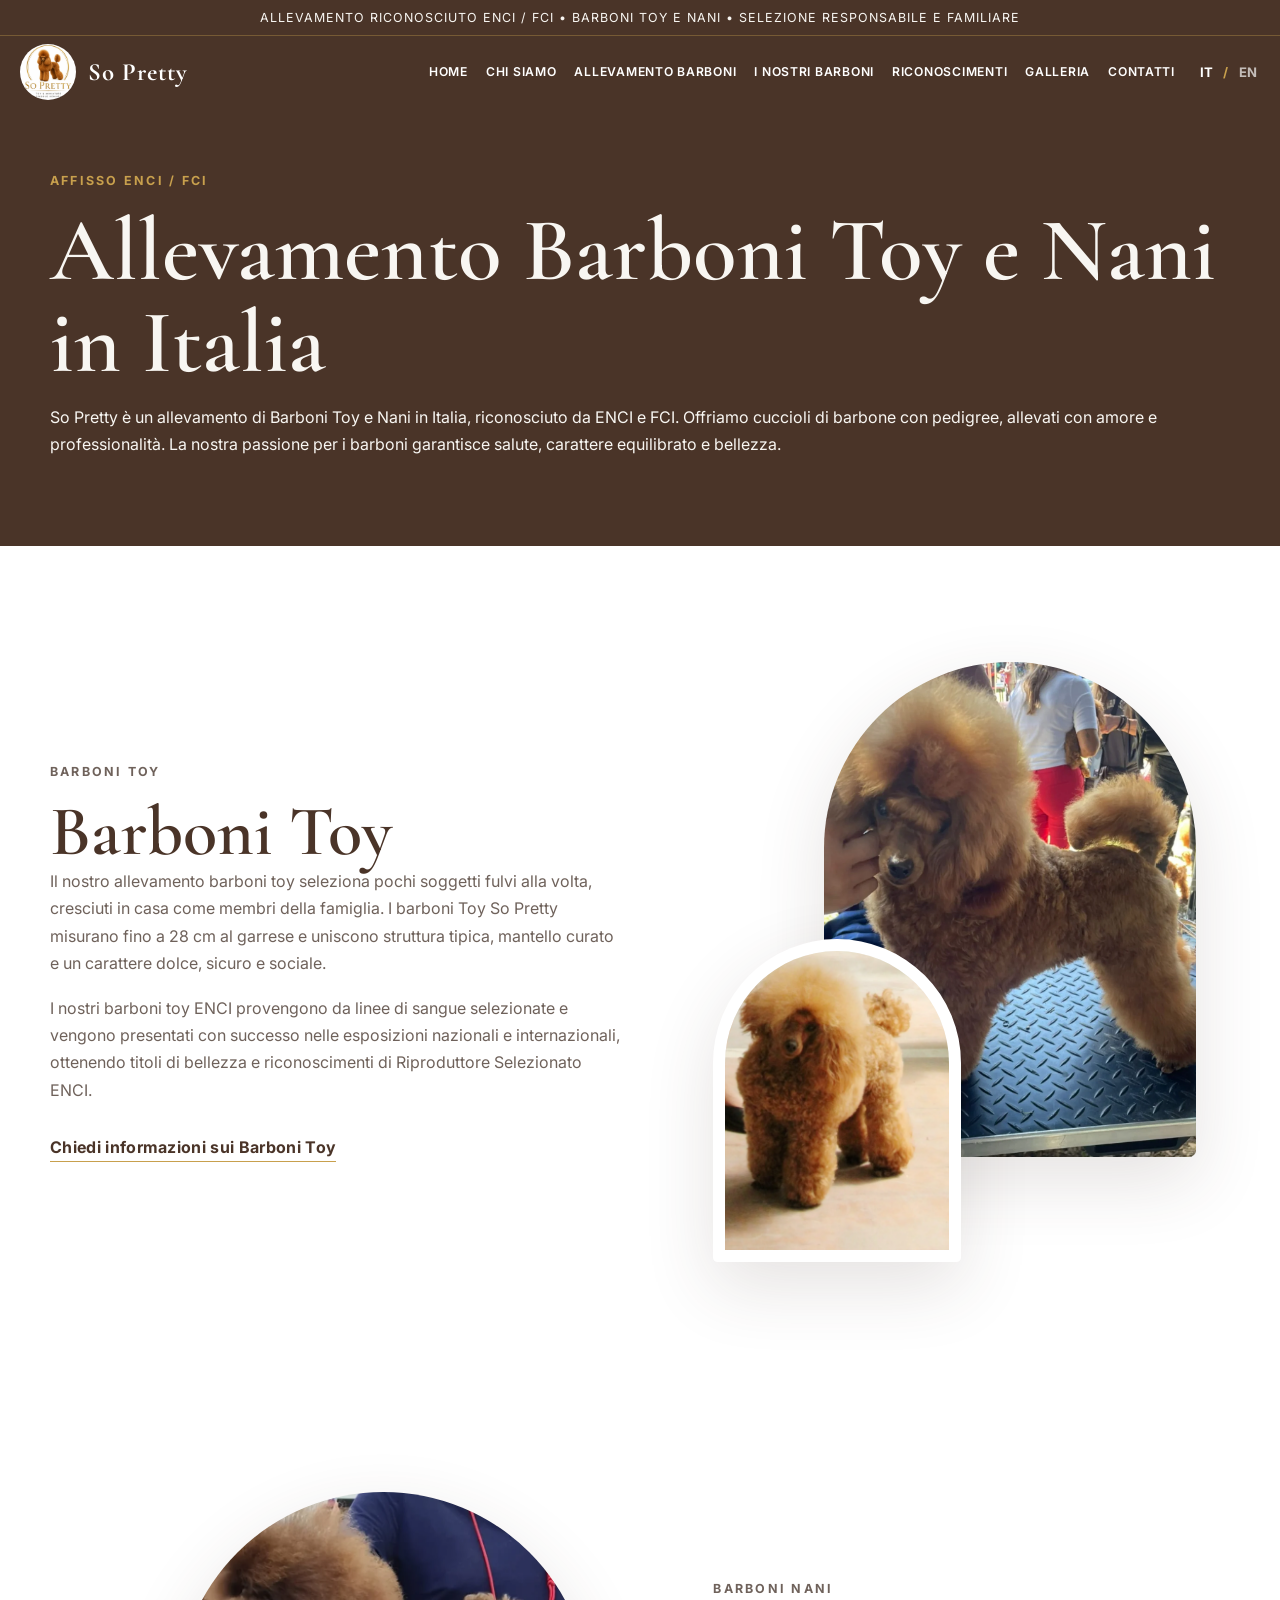
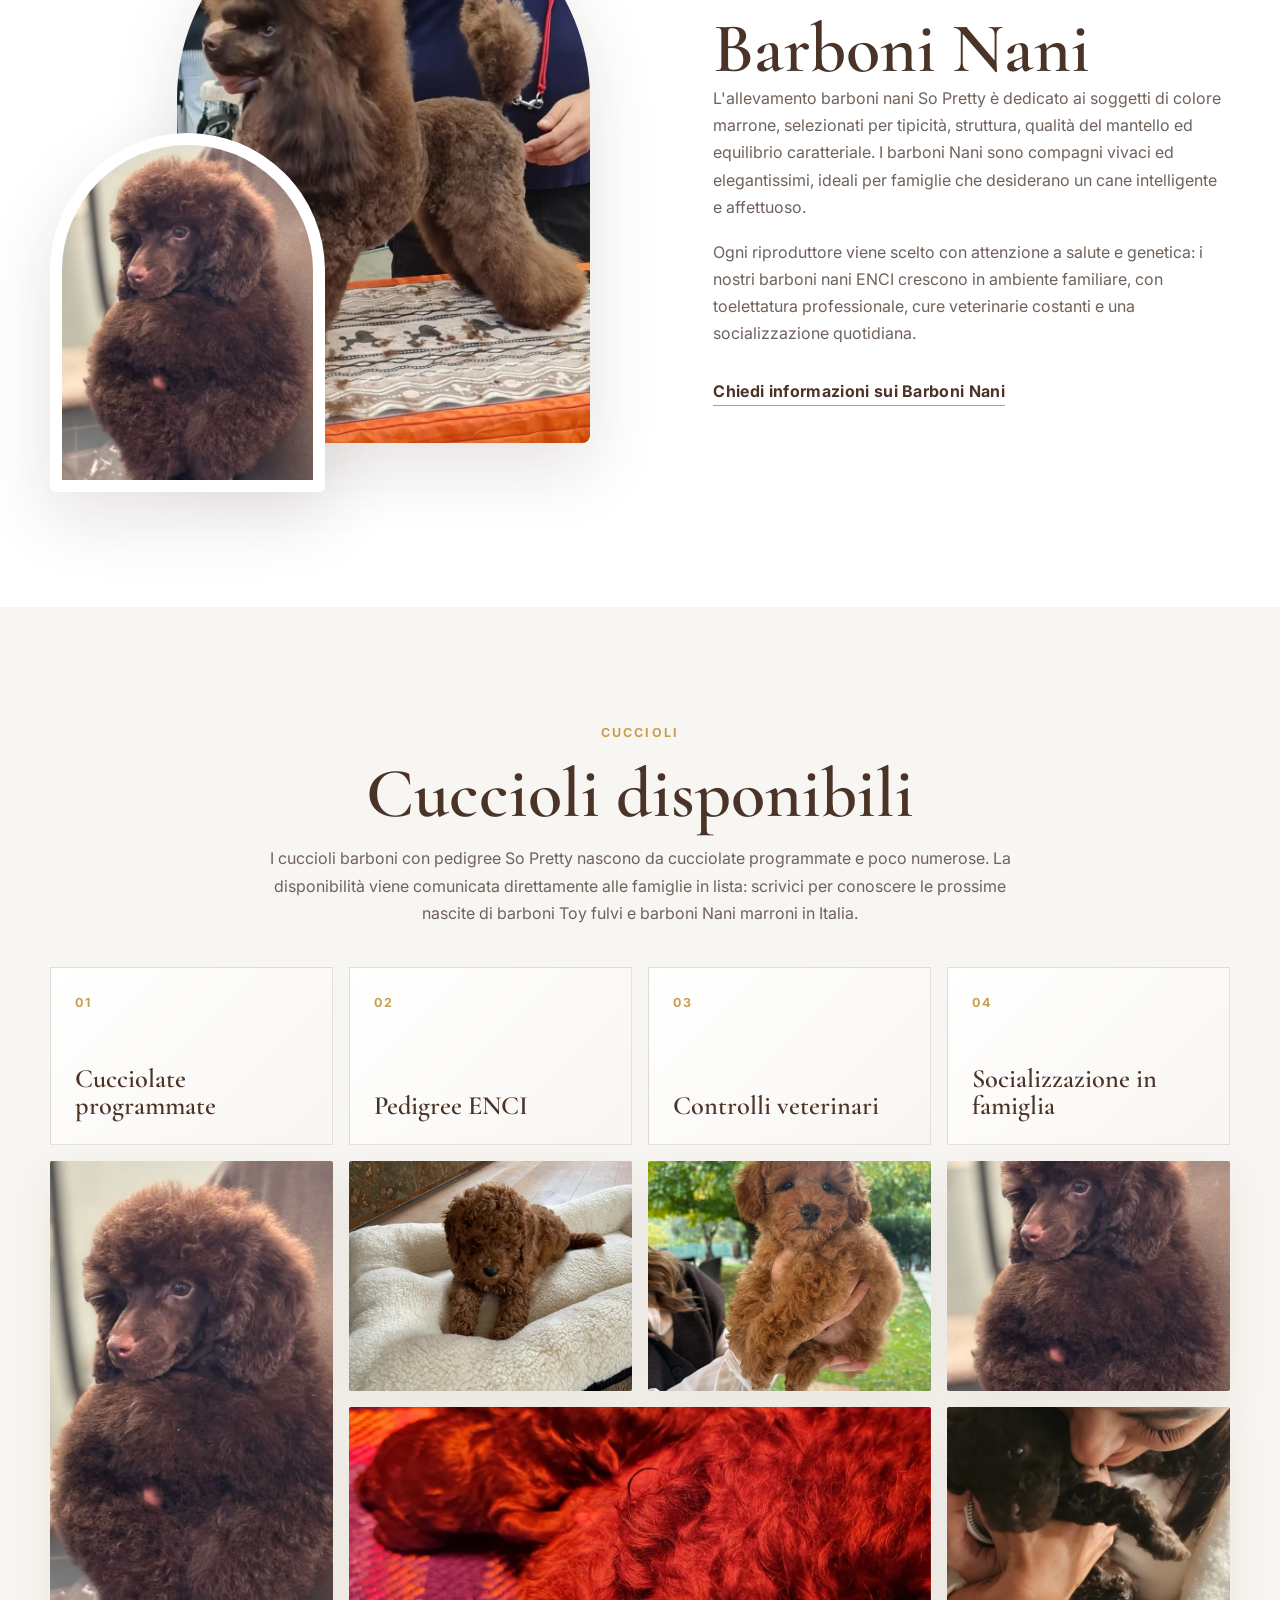
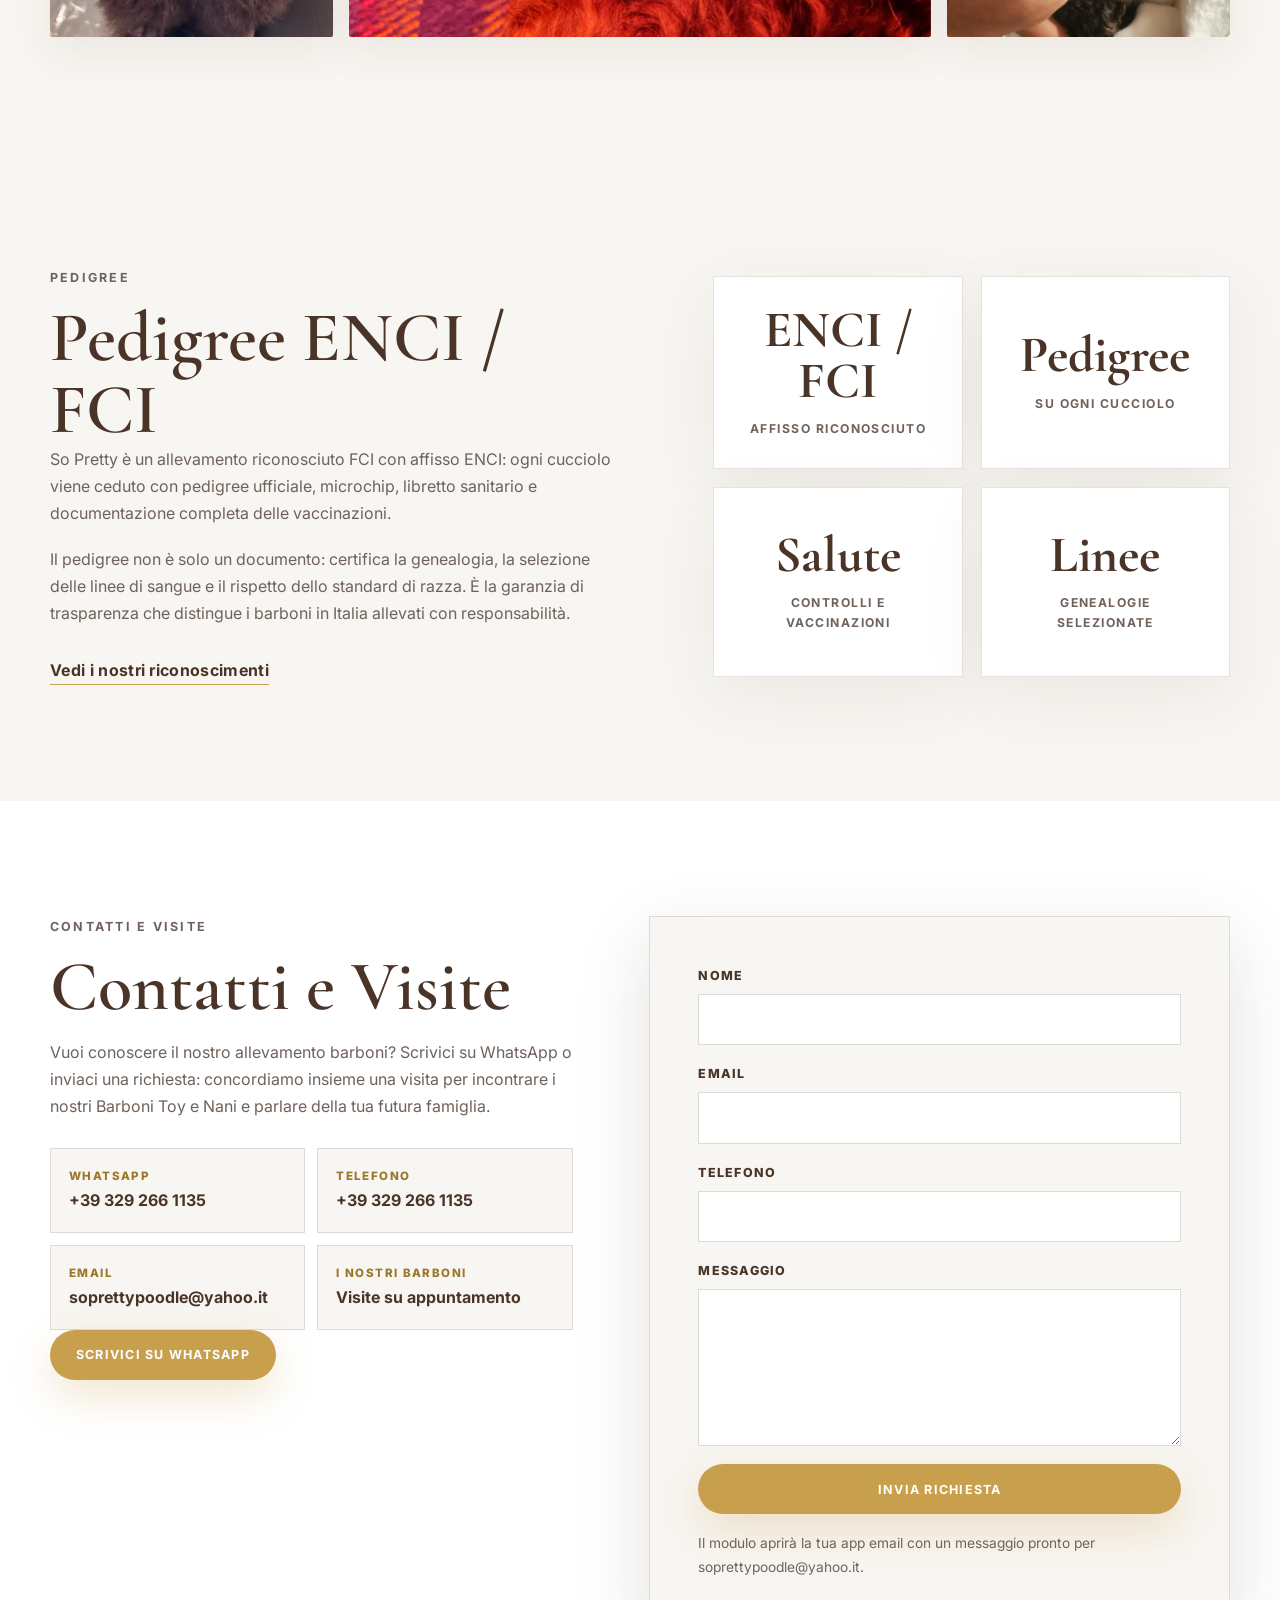
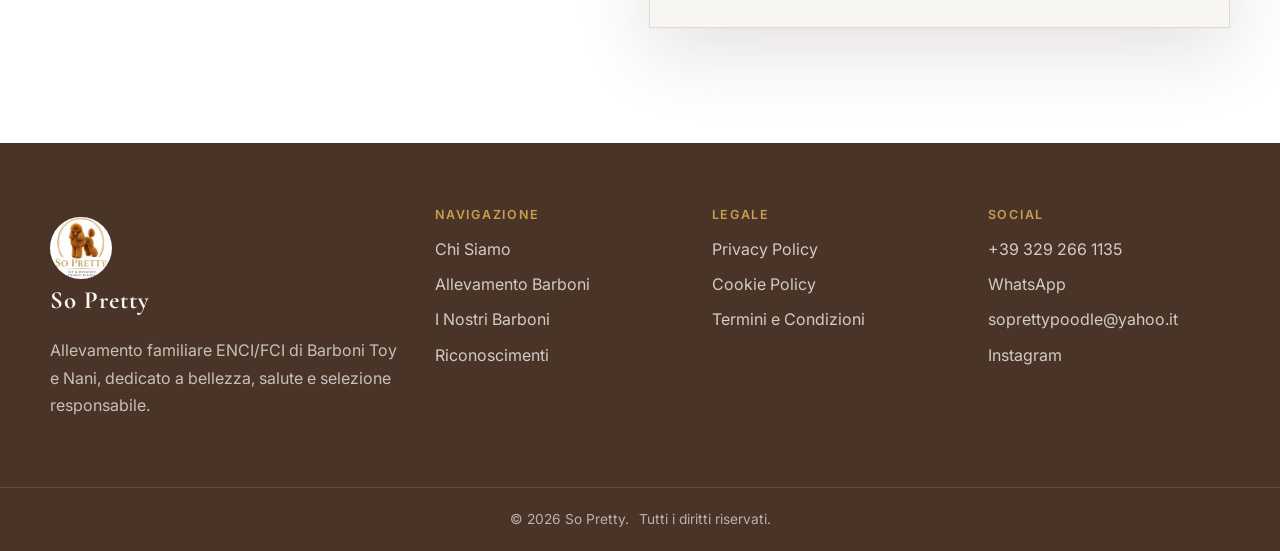
==== allevamento-barboni.html @ 32adb769 "feat: add SEO landing page for Toy and Miniature Poodle kennel Co-Authored-By: Devin AI <158243242+d" ====
<!DOCTYPE html>
<html lang="it">
<head>
  <meta charset="UTF-8" />
  <meta name="viewport" content="width=device-width, initial-scale=1.0" />
  <title>So Pretty – Allevamento Barboni Toy e Nani | ENCI / FCI</title>
  <meta name="description" content="So Pretty è un allevamento di Barboni Toy e Nani in Italia, riconosciuto ENCI e FCI. Cuccioli barboni con pedigree, allevati con amore e professionalità: salute, carattere equilibrato e bellezza." />
  <meta name="keywords" content="allevamento barboni, allevamento barboni toy, allevamento barboni nani, barboni toy ENCI, barboni nani ENCI, cuccioli barboni con pedigree, allevamento riconosciuto FCI, barboni in Italia, So Pretty allevamento barboni" />
  <meta name="author" content="So Pretty" />
  <meta name="robots" content="index, follow" />
  <link rel="canonical" href="https://nourabm33.github.io/so-pretty/allevamento-barboni.html" />

  <meta property="og:title" content="So Pretty – Allevamento Barboni Toy e Nani | ENCI / FCI" />
  <meta property="og:description" content="Allevamento di Barboni Toy e Nani in Italia riconosciuto ENCI/FCI: cuccioli barboni con pedigree, salute, carattere e bellezza." />
  <meta property="og:type" content="website" />
  <meta property="og:url" content="https://nourabm33.github.io/so-pretty/allevamento-barboni.html" />
  <meta property="og:image" content="assets/sopretty/so-pretty-emblema-allevamento.webp" />
  <meta property="og:locale" content="it_IT" />
  <meta property="og:locale:alternate" content="en_GB" />
  <meta name="twitter:card" content="summary_large_image" />
  <meta name="theme-color" content="#F8F6F2" />
  <link rel="icon" href="assets/sopretty/favicon.png" />
  <link rel="preconnect" href="https://fonts.googleapis.com" />
  <link rel="preconnect" href="https://fonts.gstatic.com" crossorigin />
  <link href="https://fonts.googleapis.com/css2?family=Cormorant+Garamond:wght@500;600;700&family=Inter:wght@300;400;500;600;700&display=swap" rel="stylesheet" />
  <link rel="stylesheet" href="styles.css" />

  <script type="application/ld+json">
    {
      "@context": "https://schema.org",
      "@type": "LocalBusiness",
      "name": "So Pretty – Allevamento Barboni Toy e Nani",
      "description": "Allevamento di Barboni Toy e Nani in Italia riconosciuto ENCI e FCI, con cuccioli barboni con pedigree.",
      "image": "https://nourabm33.github.io/so-pretty/assets/sopretty/so-pretty-emblema-allevamento.webp",
      "url": "https://nourabm33.github.io/so-pretty/allevamento-barboni.html",
      "telephone": "+39 329 266 1135",
      "email": "soprettypoodle@yahoo.it",
      "areaServed": "Italy",
      "priceRange": "Premium",
      "knowsAbout": ["allevamento barboni toy", "allevamento barboni nani", "barboni toy ENCI", "barboni nani ENCI", "cuccioli barboni con pedigree", "allevamento riconosciuto FCI"]
    }
  </script>
</head>
<body>
  <a class="skip-link" href="#main" data-i18n="accessibility.skip">Vai al contenuto principale</a>

  <div class="announcement" aria-label="Announcement">
    <span data-i18n="announcement">Allevamento riconosciuto ENCI / FCI • Barboni Toy e Nani • Selezione responsabile e familiare</span>
  </div>

  <header class="site-header scrolled" data-header>
    <nav class="nav" aria-label="Main navigation">
      <a class="brand" href="index.html#home" aria-label="So Pretty home">
        <img src="assets/sopretty/so-pretty-logo.webp" alt="So Pretty logo" width="56" height="56" />
        <span>So Pretty</span>
      </a>
      <button class="nav-toggle" type="button" aria-expanded="false" aria-controls="nav-menu" data-nav-toggle>
        <span></span><span></span><span></span>
        <span class="sr-only" data-i18n="nav.menu">Menu</span>
      </button>
      <div class="nav-menu" id="nav-menu" data-nav-menu>
        <a href="index.html#home" data-i18n="nav.home">Home</a>
        <a href="index.html#about" data-i18n="nav.about">Chi Siamo</a>
        <a href="allevamento-barboni.html" aria-current="page" data-i18n="nav.breeding">Allevamento Barboni</a>
        <a href="index.html#poodles" data-i18n="nav.poodles">I Nostri Barboni</a>
        <a href="index.html#awards" data-i18n="nav.awards">Riconoscimenti</a>
        <a href="index.html#gallery" data-i18n="nav.gallery">Galleria</a>
        <a href="#contatti" data-i18n="nav.contact">Contatti</a>
        <div class="language-switcher" aria-label="Language switcher">
          <button type="button" class="active" data-lang="it">IT</button>
          <span aria-hidden="true">/</span>
          <button type="button" data-lang="en">EN</button>
        </div>
      </div>
    </nav>
  </header>

  <main id="main">
    <section class="legal-hero">
      <div class="container">
        <p class="eyebrow" data-i18n="breeding.kicker">Affisso ENCI / FCI</p>
        <h1 data-i18n="breeding.h1">Allevamento Barboni Toy e Nani in Italia</h1>
        <p data-i18n="breeding.intro">So Pretty è un allevamento di Barboni Toy e Nani in Italia, riconosciuto da ENCI e FCI. Offriamo cuccioli di barbone con pedigree, allevati con amore e professionalità. La nostra passione per i barboni garantisce salute, carattere equilibrato e bellezza.</p>
      </div>
    </section>

    <section class="section about" id="barboni-toy">
      <div class="container two-column">
        <div class="section-copy reveal">
          <p class="eyebrow" data-i18n="breeding.toyKicker">Barboni Toy</p>
          <h2 data-i18n="breeding.toyTitle">Barboni Toy</h2>
          <div class="story" data-i18n-html="breeding.toyBody">
            <p>Il nostro allevamento barboni toy seleziona pochi soggetti fulvi alla volta, cresciuti in casa come membri della famiglia. I barboni Toy So Pretty misurano fino a 28 cm al garrese e uniscono struttura tipica, mantello curato e un carattere dolce, sicuro e sociale.</p>
            <p>I nostri barboni toy ENCI provengono da linee di sangue selezionate e vengono presentati con successo nelle esposizioni nazionali e internazionali, ottenendo titoli di bellezza e riconoscimenti di Riproduttore Selezionato ENCI.</p>
          </div>
          <a class="text-link" href="#contatti" data-i18n="breeding.toyCta">Chiedi informazioni sui Barboni Toy</a>
        </div>
        <div class="image-collage reveal">
          <figure class="portrait-card large">
            <img src="assets/sopretty/apricot-show-table.webp" alt="Barbone Toy fulvo ENCI dell'allevamento So Pretty in esposizione" loading="lazy" />
          </figure>
          <figure class="portrait-card small">
            <img src="assets/sopretty/apricot-toy-front.webp" alt="Cucciolo Barbone Toy ENCI – So Pretty" loading="lazy" />
          </figure>
        </div>
      </div>
    </section>

    <section class="section kennel" id="barboni-nani">
      <div class="container two-column">
        <div class="image-collage reveal">
          <figure class="portrait-card large">
            <img src="assets/sopretty/brown-show-profile.webp" alt="Barbone Nano marrone ENCI dell'allevamento So Pretty" loading="lazy" />
          </figure>
          <figure class="portrait-card small">
            <img src="assets/sopretty/cucciolo-barbone-nano-enci.webp" alt="Cucciolo Barbone Nano marrone ENCI – So Pretty" loading="lazy" />
          </figure>
        </div>
        <div class="section-copy reveal">
          <p class="eyebrow" data-i18n="breeding.miniKicker">Barboni Nani</p>
          <h2 data-i18n="breeding.miniTitle">Barboni Nani</h2>
          <div class="story" data-i18n-html="breeding.miniBody">
            <p>L'allevamento barboni nani So Pretty è dedicato ai soggetti di colore marrone, selezionati per tipicità, struttura, qualità del mantello ed equilibrio caratteriale. I barboni Nani sono compagni vivaci ed elegantissimi, ideali per famiglie che desiderano un cane intelligente e affettuoso.</p>
            <p>Ogni riproduttore viene scelto con attenzione a salute e genetica: i nostri barboni nani ENCI crescono in ambiente familiare, con toelettatura professionale, cure veterinarie costanti e una socializzazione quotidiana.</p>
          </div>
          <a class="text-link" href="#contatti" data-i18n="breeding.miniCta">Chiedi informazioni sui Barboni Nani</a>
        </div>
      </div>
    </section>

    <section class="section poodles" id="cuccioli-disponibili">
      <div class="container">
        <div class="section-heading center reveal">
          <p class="eyebrow" data-i18n="breeding.puppiesKicker">Cuccioli</p>
          <h2 data-i18n="breeding.puppiesTitle">Cuccioli disponibili</h2>
          <p data-i18n="breeding.puppiesText">I cuccioli barboni con pedigree So Pretty nascono da cucciolate programmate e poco numerose. La disponibilità viene comunicata direttamente alle famiglie in lista: scrivici per conoscere le prossime nascite di barboni Toy fulvi e barboni Nani marroni in Italia.</p>
        </div>
        <div class="philosophy-grid">
          <article class="philosophy-card reveal"><span>01</span><h3 data-i18n="breeding.puppyCard1">Cucciolate programmate</h3></article>
          <article class="philosophy-card reveal"><span>02</span><h3 data-i18n="breeding.puppyCard2">Pedigree ENCI</h3></article>
          <article class="philosophy-card reveal"><span>03</span><h3 data-i18n="breeding.puppyCard3">Controlli veterinari</h3></article>
          <article class="philosophy-card reveal"><span>04</span><h3 data-i18n="breeding.puppyCard4">Socializzazione in famiglia</h3></article>
        </div>
        <div class="masonry-gallery spaced">
          <button class="gallery-item tall reveal" data-lightbox="assets/sopretty/cucciolo-barbone-nano-enci.webp" data-title="Cucciolo Barbone Nano ENCI – So Pretty"><img src="assets/sopretty/cucciolo-barbone-nano-enci.webp" alt="Cucciolo Barbone Nano ENCI – So Pretty" loading="lazy" /></button>
          <button class="gallery-item reveal" data-lightbox="assets/sopretty/red-puppy-bed.webp" data-title="Cucciolo Barbone Toy ENCI – So Pretty"><img src="assets/sopretty/red-puppy-bed.webp" alt="Cucciolo Barbone Toy ENCI – So Pretty" loading="lazy" /></button>
          <button class="gallery-item reveal" data-lightbox="assets/sopretty/puppy-portrait.webp" data-title="Cucciolo Barbone Toy con pedigree – So Pretty"><img src="assets/sopretty/puppy-portrait.webp" alt="Cucciolo Barbone Toy con pedigree – So Pretty" loading="lazy" /></button>
          <button class="gallery-item reveal" data-lightbox="assets/sopretty/brown-puppy-portrait.webp" data-title="Cucciolo Barbone Nano marrone – So Pretty"><img src="assets/sopretty/brown-puppy-portrait.webp" alt="Cucciolo Barbone Nano marrone ENCI – So Pretty" loading="lazy" /></button>
          <button class="gallery-item wide reveal" data-lightbox="assets/sopretty/newborn-puppies.webp" data-title="Cuccioli barboni appena nati – So Pretty"><img src="assets/sopretty/newborn-puppies.webp" alt="Cuccioli barboni con pedigree appena nati – allevamento So Pretty" loading="lazy" /></button>
          <button class="gallery-item reveal" data-lightbox="assets/sopretty/family-puppy-kiss.webp" data-title="Cuccioli barboni cresciuti in famiglia"><img src="assets/sopretty/family-puppy-kiss.webp" alt="Cucciolo barbone cresciuto in famiglia nell'allevamento So Pretty" loading="lazy" /></button>
        </div>
      </div>
    </section>

    <section class="section trust" id="pedigree-enci-fci">
      <div class="container two-column">
        <div class="section-copy reveal">
          <p class="eyebrow" data-i18n="breeding.pedigreeKicker">Pedigree</p>
          <h2 data-i18n="breeding.pedigreeTitle">Pedigree ENCI / FCI</h2>
          <div class="story" data-i18n-html="breeding.pedigreeBody">
            <p>So Pretty è un allevamento riconosciuto FCI con affisso ENCI: ogni cucciolo viene ceduto con pedigree ufficiale, microchip, libretto sanitario e documentazione completa delle vaccinazioni.</p>
            <p>Il pedigree non è solo un documento: certifica la genealogia, la selezione delle linee di sangue e il rispetto dello standard di razza. È la garanzia di trasparenza che distingue i barboni in Italia allevati con responsabilità.</p>
          </div>
          <a class="text-link" href="awards.html" data-i18n="breeding.pedigreeCta">Vedi i nostri riconoscimenti</a>
        </div>
        <div class="stats-grid duo reveal">
          <article class="stat-card"><strong>ENCI / FCI</strong><span data-i18n="breeding.pedigreeCard1">Affisso riconosciuto</span></article>
          <article class="stat-card"><strong data-i18n="breeding.pedigreeCard2Title">Pedigree</strong><span data-i18n="breeding.pedigreeCard2">Su ogni cucciolo</span></article>
          <article class="stat-card"><strong data-i18n="breeding.pedigreeCard3Title">Salute</strong><span data-i18n="breeding.pedigreeCard3">Controlli e vaccinazioni</span></article>
          <article class="stat-card"><strong data-i18n="breeding.pedigreeCard4Title">Linee</strong><span data-i18n="breeding.pedigreeCard4">Genealogie selezionate</span></article>
        </div>
      </div>
    </section>

    <section class="section contact" id="contatti">
      <div class="container contact-grid">
        <div class="section-copy reveal">
          <p class="eyebrow" data-i18n="breeding.contactKicker">Contatti e Visite</p>
          <h2 data-i18n="breeding.contactTitle">Contatti e Visite</h2>
          <p data-i18n="breeding.contactText">Vuoi conoscere il nostro allevamento barboni? Scrivici su WhatsApp o inviaci una richiesta: concordiamo insieme una visita per incontrare i nostri Barboni Toy e Nani e parlare della tua futura famiglia.</p>
          <div class="contact-details">
            <a href="https://wa.me/393292661135" target="_blank" rel="noopener"><span>WhatsApp</span><strong>+39 329 266 1135</strong></a>
            <a href="tel:+393292661135"><span data-i18n="contact.phone">Telefono</span><strong>+39 329 266 1135</strong></a>
            <a href="mailto:soprettypoodle@yahoo.it"><span>Email</span><strong>soprettypoodle@yahoo.it</strong></a>
            <a href="index.html#poodles"><span data-i18n="nav.poodles">I Nostri Barboni</span><strong data-i18n="breeding.contactVisit">Visite su appuntamento</strong></a>
          </div>
          <a class="btn primary" href="https://wa.me/393292661135" target="_blank" rel="noopener" data-i18n="breeding.whatsappCta">Scrivici su WhatsApp</a>
        </div>
        <form class="contact-form reveal" data-contact-form>
          <label><span data-i18n="contact.name">Nome</span><input type="text" name="name" autocomplete="name" required /></label>
          <label><span>Email</span><input type="email" name="email" autocomplete="email" required /></label>
          <label><span data-i18n="contact.formPhone">Telefono</span><input type="tel" name="phone" autocomplete="tel" /></label>
          <label><span data-i18n="contact.message">Messaggio</span><textarea name="message" rows="6" required></textarea></label>
          <button class="btn primary" type="submit" data-i18n="contact.submit">Invia richiesta</button>
          <p class="form-note" data-form-note data-i18n="contact.note">Il modulo aprirà la tua app email con un messaggio pronto per soprettypoodle@yahoo.it.</p>
        </form>
      </div>
    </section>
  </main>

  <footer class="footer">
    <div class="container footer-grid">
      <div>
        <a class="brand footer-brand" href="index.html#home"><img src="assets/sopretty/so-pretty-logo.webp" alt="So Pretty logo" loading="lazy" /> <span>So Pretty</span></a>
        <p data-i18n="footer.description">Allevamento familiare ENCI/FCI di Barboni Toy e Nani, dedicato a bellezza, salute e selezione responsabile.</p>
      </div>
      <div>
        <h3 data-i18n="footer.navigation">Navigazione</h3>
        <a href="index.html#about" data-i18n="nav.about">Chi Siamo</a>
        <a href="allevamento-barboni.html" data-i18n="nav.breeding">Allevamento Barboni</a>
        <a href="index.html#poodles" data-i18n="nav.poodles">I Nostri Barboni</a>
        <a href="index.html#awards" data-i18n="nav.awards">Riconoscimenti</a>
      </div>
      <div>
        <h3 data-i18n="footer.legal">Legale</h3>
        <a href="privacy.html" data-i18n="footer.privacy">Privacy Policy</a>
        <a href="cookie-policy.html" data-i18n="footer.cookies">Cookie Policy</a>
        <a href="terms.html" data-i18n="footer.terms">Termini e Condizioni</a>
      </div>
      <div>
        <h3 data-i18n="footer.social">Social</h3>
        <a href="tel:+393292661135">+39 329 266 1135</a>
        <a href="https://wa.me/393292661135" target="_blank" rel="noopener">WhatsApp</a>
        <a href="mailto:soprettypoodle@yahoo.it">soprettypoodle@yahoo.it</a>
        <a href="https://www.instagram.com/" target="_blank" rel="noopener">Instagram</a>
      </div>
    </div>
    <div class="footer-bottom"><span>© <span data-year></span> So Pretty.</span><span data-i18n="footer.rights">Tutti i diritti riservati.</span></div>
  </footer>

  <div class="lightbox" data-lightbox-modal aria-hidden="true" role="dialog" aria-label="Image viewer">
    <button class="lightbox-close" type="button" data-lightbox-close aria-label="Close">×</button>
    <figure>
      <img src="" alt="" data-lightbox-image />
      <figcaption data-lightbox-caption></figcaption>
    </figure>
  </div>

  <script src="script.js" defer></script>
</body>
</html>
---- styles.css ----
:root {
  --white: #ffffff;
  --cream: #f8f6f2;
  --gold: #c8a04d;
  --gold-dark: #9c772b;
  --brown: #4a3428;
  --text: #222222;
  --muted: #6f625b;
  --line: rgba(74, 52, 40, 0.14);
  --shadow: 0 24px 70px rgba(74, 52, 40, 0.14);
  --serif: "Cormorant Garamond", Georgia, serif;
  --sans: "Inter", system-ui, -apple-system, BlinkMacSystemFont, "Segoe UI", sans-serif;
}

* { box-sizing: border-box; }
[hidden] { display: none !important; }
html { scroll-behavior: smooth; scroll-padding-top: 110px; }
body {
  margin: 0;
  color: var(--text);
  background: var(--white);
  font-family: var(--sans);
  line-height: 1.7;
  overflow-x: hidden;
}
body.nav-open, body.lightbox-open { overflow: hidden; }
a { color: inherit; text-decoration: none; }
img { display: block; max-width: 100%; }
button, input, textarea { font: inherit; }
button { cursor: pointer; }
.container { width: min(1180px, calc(100% - 40px)); margin: 0 auto; }
.sr-only, .skip-link { position: absolute; width: 1px; height: 1px; overflow: hidden; clip: rect(0, 0, 0, 0); }
.skip-link:focus { width: auto; height: auto; clip: auto; z-index: 10000; top: 16px; left: 16px; padding: 10px 14px; background: var(--brown); color: white; }

.announcement {
  position: fixed;
  inset: 0 0 auto 0;
  z-index: 80;
  min-height: 34px;
  display: grid;
  place-items: center;
  padding: 7px 18px;
  background: var(--brown);
  color: var(--cream);
  font-size: 0.78rem;
  letter-spacing: 0.08em;
  text-transform: uppercase;
  text-align: center;
  border-bottom: 1px solid rgba(200, 160, 77, 0.35);
}

.site-header {
  position: fixed;
  top: 34px;
  left: 0;
  right: 0;
  z-index: 79;
  transition: background 0.35s ease, box-shadow 0.35s ease, transform 0.35s ease;
}
.site-header.scrolled {
  background: rgba(255, 255, 255, 0.94);
  box-shadow: 0 12px 40px rgba(74, 52, 40, 0.1);
  backdrop-filter: blur(18px);
}
.site-header:not(.scrolled) .brand,
.site-header:not(.scrolled) .nav-menu a,
.site-header:not(.scrolled) .language-switcher button.active { color: var(--white); }
.site-header:not(.scrolled) .language-switcher button { color: rgba(255, 255, 255, 0.68); }
.site-header:not(.scrolled) .language-switcher { color: var(--gold); }
.site-header:not(.scrolled) .nav-toggle { background: rgba(255, 255, 255, 0.14); border-color: rgba(255, 255, 255, 0.32); }
.site-header:not(.scrolled) .nav-toggle span:not(.sr-only) { background: var(--white); }
.nav {
  width: min(1240px, calc(100% - 32px));
  margin: 0 auto;
  min-height: 76px;
  display: flex;
  align-items: center;
  justify-content: space-between;
  gap: 22px;
}
.brand { display: inline-flex; align-items: center; gap: 12px; white-space: nowrap; flex: 0 0 auto; font-family: var(--serif); font-size: 1.55rem; font-weight: 700; letter-spacing: 0.04em; color: var(--brown); }
.hero .brand { color: var(--white); }
.brand img { width: 56px; height: 56px; object-fit: contain; border-radius: 50%; }
.nav-menu { display: flex; align-items: center; gap: 18px; color: var(--brown); }
.nav-menu.open-static { display: flex; opacity: 1; pointer-events: auto; transform: none; position: static; background: transparent; box-shadow: none; border: 0; padding: 0; }
.nav-menu a { font-size: 0.76rem; letter-spacing: 0.06em; text-transform: uppercase; font-weight: 600; position: relative; white-space: nowrap; }
.nav-menu a::after { content: ""; position: absolute; left: 0; bottom: -8px; width: 0; height: 1px; background: var(--gold); transition: width 0.25s ease; }
.nav-menu a:hover::after, .nav-menu a:focus-visible::after { width: 100%; }
.language-switcher { display: flex; align-items: center; gap: 7px; padding-left: 4px; color: var(--gold-dark); font-size: 0.82rem; font-weight: 700; letter-spacing: 0.08em; }
.language-switcher button { border: 0; background: transparent; color: var(--muted); padding: 3px; }
.language-switcher button.active { color: var(--brown); }
.nav-toggle { display: none; width: 46px; height: 46px; border: 1px solid var(--line); border-radius: 50%; background: rgba(255,255,255,0.8); flex-direction: column; justify-content: center; align-items: center; gap: 5px; }
.nav-toggle span:not(.sr-only) { width: 18px; height: 1px; background: var(--brown); transition: transform 0.25s ease, opacity 0.25s ease; }

.hero { min-height: 100svh; position: relative; display: grid; place-items: center; overflow: hidden; isolation: isolate; padding: 160px 20px 90px; background-color: #2c211b; }
.hero-bg, .final-bg { position: absolute; inset: 0; background: url("assets/sopretty/hero-red-poodle.webp") center 38% / cover no-repeat; transform: scale(1.04); z-index: -3; }
.hero-bg { z-index: -4; background-position: center; filter: blur(28px) brightness(0.85) saturate(0.95); transform: scale(1.18); }
.hero::after { content: ""; position: absolute; inset: 0; z-index: -3; background: url("assets/sopretty/hero-red-poodle.webp") center / contain no-repeat; pointer-events: none; }
.hero-overlay, .final-overlay { position: absolute; inset: 0; z-index: -2; background: linear-gradient(90deg, rgba(34, 25, 20, 0.78), rgba(34, 25, 20, 0.3) 48%, rgba(34, 25, 20, 0.12)), linear-gradient(0deg, rgba(0,0,0,0.38), rgba(0,0,0,0.05)); }
.hero-content { max-width: 760px; text-align: center; color: var(--white); }
.hero-logo { width: 154px; height: 154px; object-fit: contain; margin: 0 auto 18px; border-radius: 50%; box-shadow: 0 18px 60px rgba(0,0,0,0.22); }
.eyebrow { margin: 0 0 14px; color: var(--gold); font-weight: 700; letter-spacing: 0.18em; text-transform: uppercase; font-size: 0.78rem; }
h1, h2, h3 { font-family: var(--serif); color: var(--brown); line-height: 1.02; margin: 0; font-weight: 600; }
.hero h1 { font-size: clamp(4.2rem, 11vw, 9rem); color: var(--white); letter-spacing: 0.1em; text-shadow: 0 18px 70px rgba(0,0,0,0.42); }
.hero-subtitle { margin: 10px auto 0; font-size: clamp(1.1rem, 2vw, 1.55rem); letter-spacing: 0.08em; text-transform: uppercase; }
.hero-actions { display: flex; justify-content: center; gap: 14px; flex-wrap: wrap; margin-top: 34px; }
.btn { display: inline-flex; align-items: center; justify-content: center; gap: 8px; min-height: 50px; padding: 13px 25px; border-radius: 999px; border: 1px solid transparent; font-size: 0.78rem; font-weight: 700; letter-spacing: 0.1em; text-transform: uppercase; transition: transform 0.25s ease, box-shadow 0.25s ease, background 0.25s ease; }
.btn:hover, .btn:focus-visible { transform: translateY(-2px); }
.btn.primary { background: var(--gold); color: var(--white); box-shadow: 0 16px 40px rgba(200, 160, 77, 0.26); }
.btn.secondary { background: rgba(255,255,255,0.08); color: currentColor; border-color: rgba(255,255,255,0.45); backdrop-filter: blur(12px); }
.btn.small { min-height: 42px; padding: 10px 16px; font-size: 0.7rem; }
.scroll-cue { position: absolute; left: 50%; bottom: 30px; width: 1px; height: 62px; background: rgba(255,255,255,0.3); overflow: hidden; }
.scroll-cue span { display: block; width: 1px; height: 28px; background: var(--gold); animation: scrollCue 1.8s infinite; }
@keyframes scrollCue { from { transform: translateY(-32px); } to { transform: translateY(70px); } }

.intro-strip { background: var(--cream); border-bottom: 1px solid var(--line); }
.intro-grid { min-height: 156px; display: grid; grid-template-columns: 1.4fr 1fr; align-items: center; gap: 28px; }
.intro-grid p { font-family: var(--serif); color: var(--brown); font-size: clamp(1.55rem, 3vw, 2.45rem); line-height: 1.1; margin: 0; }
.intro-logos { display: flex; justify-content: flex-end; gap: 18px; flex-wrap: wrap; }
.intro-logos img { width: 86px; height: 86px; object-fit: contain; border-radius: 50%; background: var(--white); padding: 10px; box-shadow: 0 18px 50px rgba(74, 52, 40, 0.09); }

.section { padding: clamp(84px, 9vw, 132px) 0; }
.two-column { display: grid; grid-template-columns: minmax(0, 1fr) minmax(340px, 0.9fr); align-items: center; gap: clamp(40px, 7vw, 90px); }
.section-heading { max-width: 760px; margin-bottom: 40px; }
.section-heading.center { margin-left: auto; margin-right: auto; text-align: center; }
.section-heading h2, .section-copy h2, .final-content h2 { font-size: clamp(2.4rem, 5.5vw, 5rem); }
.section-heading p:not(.eyebrow), .section-copy p { color: var(--muted); }
.story p { margin: 0 0 18px; }
.text-link { display: inline-flex; margin-top: 12px; color: var(--brown); font-weight: 700; border-bottom: 1px solid var(--gold); letter-spacing: 0.02em; }
.image-collage { position: relative; min-height: 600px; }
.portrait-card { position: absolute; margin: 0; border-radius: 220px 220px 8px 8px; overflow: hidden; box-shadow: var(--shadow); background: var(--cream); }
.portrait-card.large { right: 34px; top: 0; width: 72%; }
.portrait-card.small { left: 0; bottom: 0; width: 48%; border: 12px solid var(--white); }
.portrait-card img { width: 100%; height: 100%; object-fit: cover; aspect-ratio: 3 / 4; transition: transform 0.5s ease; }
.portrait-card:hover img { transform: scale(1.035); }

.trust, .poodles, .process { background: var(--cream); }
.stats-grid { display: grid; grid-template-columns: repeat(4, 1fr); gap: 18px; }
.stats-grid.duo { grid-template-columns: repeat(2, 1fr); }
.stat-card { min-height: 190px; display: flex; flex-direction: column; justify-content: center; align-items: center; text-align: center; padding: 28px; background: var(--white); border: 1px solid var(--line); box-shadow: 0 18px 60px rgba(74, 52, 40, 0.07); }
.stat-card strong { font-family: var(--serif); font-size: clamp(2rem, 4vw, 3.4rem); color: var(--brown); line-height: 1; }
.stat-card span { margin-top: 12px; color: var(--muted); text-transform: uppercase; letter-spacing: 0.12em; font-size: 0.76rem; font-weight: 700; }

.philosophy-grid { display: grid; grid-template-columns: repeat(4, 1fr); gap: 16px; }
.philosophy-card { min-height: 178px; padding: 24px; background: linear-gradient(135deg, var(--white), var(--cream)); border: 1px solid var(--line); display: flex; flex-direction: column; justify-content: space-between; transition: transform 0.25s ease, box-shadow 0.25s ease; }
.philosophy-card:hover { transform: translateY(-5px); box-shadow: var(--shadow); }
.philosophy-card span { color: var(--gold); font-size: 0.78rem; letter-spacing: 0.14em; font-weight: 700; }
.philosophy-card h3 { font-size: 1.65rem; }
.philosophy-card.wide { grid-column: span 2; background: var(--brown); }
.philosophy-card.wide h3 { color: var(--cream); }

.dog-grid { display: grid; grid-template-columns: repeat(3, 1fr); gap: 24px; }
.dog-card { background: var(--white); border: 1px solid var(--line); box-shadow: 0 18px 60px rgba(74, 52, 40, 0.08); overflow: hidden; display: flex; flex-direction: column; }
.dog-image { overflow: hidden; }
.dog-image img { width: 100%; aspect-ratio: 4 / 5; object-fit: cover; transition: transform 0.55s ease; }
.dog-card:hover .dog-image img { transform: scale(1.045); }
.dog-content { padding: 28px; display: flex; flex-direction: column; flex: 1; }
.dog-content h3 { font-size: 2.1rem; }
.dog-content p:not(.eyebrow), .dog-content li { color: var(--muted); }
.dog-content ul { margin: auto 0 0; padding: 18px 0 0; list-style: none; display: grid; gap: 7px; }
.dog-content li::before { content: "—"; color: var(--gold); margin-right: 8px; }
.dog-content ul.award-badges { display: flex; flex-wrap: wrap; gap: 8px; }
.award-badges li { position: relative; padding: 7px 14px 7px 30px; font-size: 0.74rem; letter-spacing: 0.04em; text-transform: uppercase; color: var(--brown); background: var(--cream); border: 1px solid rgba(200, 160, 77, 0.45); border-radius: 999px; line-height: 1.25; }
.award-badges li::before { content: "\2726"; position: absolute; left: 12px; top: 50%; transform: translateY(-50%); margin: 0; color: var(--gold); font-size: 0.8rem; }

.certificate-grid { display: grid; grid-template-columns: repeat(3, 1fr); gap: 22px; }
.certificate-card, .gallery-item { border: 0; background: transparent; padding: 0; text-align: left; color: inherit; }
.certificate-card { position: relative; overflow: hidden; border: 1px solid var(--line); box-shadow: var(--shadow); background: var(--cream); }
.certificate-card img { width: 100%; aspect-ratio: 4 / 3; object-fit: cover; transition: transform 0.45s ease; }
.certificate-card:hover img, .gallery-item:hover img { transform: scale(1.045); }
.certificate-card span { position: absolute; left: 18px; right: 18px; bottom: 18px; padding: 12px 14px; background: rgba(255,255,255,0.9); color: var(--brown); font-weight: 700; letter-spacing: 0.04em; backdrop-filter: blur(12px); }

.gallery-filters { display: flex; justify-content: center; gap: 10px; flex-wrap: wrap; margin-bottom: 34px; }
.gallery-filters button { border: 1px solid var(--line); background: var(--white); color: var(--brown); padding: 10px 18px; border-radius: 999px; font-size: 0.75rem; font-weight: 700; letter-spacing: 0.08em; text-transform: uppercase; }
.gallery-filters button.active { background: var(--brown); color: var(--cream); border-color: var(--brown); }
.masonry-gallery { display: grid; grid-template-columns: repeat(4, 1fr); grid-auto-rows: 230px; gap: 16px; }
.masonry-gallery.spaced { margin-top: 16px; }
.gallery-item { overflow: hidden; border-radius: 2px; box-shadow: 0 14px 44px rgba(74, 52, 40, 0.08); }
.gallery-item img { width: 100%; height: 100%; object-fit: cover; transition: transform 0.45s ease, filter 0.3s ease; }
.gallery-item.tall { grid-row: span 2; }
.gallery-item.wide { grid-column: span 2; }
.gallery-item.hidden { display: none; }

.timeline { display: grid; grid-template-columns: repeat(6, 1fr); position: relative; gap: 12px; }
.timeline::before { content: ""; position: absolute; top: 38px; left: 6%; right: 6%; height: 1px; background: var(--gold); opacity: 0.55; }
.timeline-step { position: relative; text-align: center; padding-top: 6px; }
.timeline-step span { width: 76px; height: 76px; margin: 0 auto 18px; border-radius: 50%; background: var(--white); border: 1px solid var(--gold); display: grid; place-items: center; color: var(--gold-dark); font-weight: 700; box-shadow: 0 14px 40px rgba(74, 52, 40, 0.08); }
.timeline-step h3 { font-size: 1.35rem; }

.testimonial-grid { display: grid; grid-template-columns: repeat(3, 1fr); gap: 22px; }
.testimonial-card { padding: 34px; background: var(--white); border: 1px solid var(--line); box-shadow: 0 18px 60px rgba(74, 52, 40, 0.07); }
.testimonial-card div { color: var(--gold); letter-spacing: 0.2em; margin-bottom: 18px; }
.testimonial-card p { color: var(--muted); font-family: var(--serif); font-size: 1.45rem; line-height: 1.25; }
.testimonial-card strong { color: var(--brown); }

.final-cta { min-height: 560px; position: relative; display: grid; place-items: center; isolation: isolate; text-align: center; overflow: hidden; }
.final-bg { background-image: url("assets/sopretty/apricot-show-table.webp"); background-position: center; }
.final-overlay { background: rgba(34,25,20,0.58); }
.final-content { color: var(--white); max-width: 760px; }
.final-content h2 { color: var(--white); margin-bottom: 28px; }

.contact-grid { display: grid; grid-template-columns: 0.9fr 1fr; gap: clamp(34px, 6vw, 80px); align-items: start; }
.contact-details { display: grid; grid-template-columns: repeat(2, 1fr); gap: 12px; margin-top: 28px; }
.contact-details a { padding: 18px; border: 1px solid var(--line); background: var(--cream); }
.contact-details span { display: block; color: var(--gold-dark); font-size: 0.72rem; letter-spacing: 0.12em; text-transform: uppercase; font-weight: 800; }
.contact-details strong { color: var(--brown); }
.contact-form { padding: clamp(26px, 4vw, 48px); background: var(--cream); border: 1px solid var(--line); box-shadow: var(--shadow); display: grid; gap: 18px; }
.contact-form label { display: grid; gap: 8px; color: var(--brown); font-size: 0.78rem; letter-spacing: 0.1em; text-transform: uppercase; font-weight: 800; }
.contact-form input, .contact-form textarea { width: 100%; border: 1px solid rgba(74, 52, 40, 0.18); background: var(--white); padding: 14px 15px; border-radius: 0; color: var(--text); outline: none; transition: border-color 0.2s ease, box-shadow 0.2s ease; }
.contact-form input:focus, .contact-form textarea:focus { border-color: var(--gold); box-shadow: 0 0 0 3px rgba(200,160,77,0.13); }
.form-note { color: var(--muted); margin: 0; font-size: 0.86rem; }

.footer { background: var(--brown); color: var(--cream); padding-top: 66px; }
.footer-grid { display: grid; grid-template-columns: 1.45fr repeat(3, 1fr); gap: 34px; }
.footer h3 { color: var(--gold); font-family: var(--sans); font-size: 0.78rem; letter-spacing: 0.14em; text-transform: uppercase; margin-bottom: 14px; }
.footer a { display: table; color: rgba(248,246,242,0.78); margin: 8px 0; }
.footer a:hover { color: var(--gold); }
.footer p { color: rgba(248,246,242,0.72); max-width: 360px; }
.footer-brand { color: var(--cream) !important; }
.footer-brand img { width: 62px; height: 62px; }
.footer-bottom { margin-top: 52px; border-top: 1px solid rgba(248,246,242,0.13); padding: 20px; display: flex; justify-content: center; gap: 10px; color: rgba(248,246,242,0.65); font-size: 0.86rem; }

.cookie-banner { position: fixed; left: 18px; right: 18px; bottom: 18px; z-index: 100; display: none; grid-template-columns: 1fr auto; gap: 24px; align-items: center; max-width: 1120px; margin: 0 auto; padding: 22px; background: rgba(255,255,255,0.96); border: 1px solid var(--line); box-shadow: 0 22px 70px rgba(0,0,0,0.18); backdrop-filter: blur(18px); }
.cookie-banner.visible { display: grid; }
.cookie-banner h2 { font-size: 1.65rem; }
.cookie-banner p { margin: 6px 0 0; color: var(--muted); max-width: 680px; }
.cookie-actions { display: flex; flex-wrap: wrap; justify-content: flex-end; gap: 10px; }
.cookie-actions .secondary { color: var(--brown); border-color: var(--line); background: var(--cream); }
.cookie-preferences { display: flex; gap: 18px; margin-top: 12px; color: var(--brown); }

.lightbox { position: fixed; inset: 0; z-index: 120; background: rgba(20, 13, 9, 0.88); display: none; place-items: center; padding: 32px; }
.lightbox.open { display: grid; }
.lightbox figure { margin: 0; max-width: min(1100px, 94vw); max-height: 90svh; color: var(--cream); text-align: center; }
.lightbox img { max-height: 82svh; object-fit: contain; margin: 0 auto; box-shadow: 0 22px 80px rgba(0,0,0,0.38); cursor: zoom-in; transition: transform 0.25s ease; }
.lightbox img.zoomed { transform: scale(1.45); cursor: zoom-out; }
.lightbox figcaption { margin-top: 12px; color: var(--cream); }
.lightbox-close { position: absolute; right: 22px; top: 16px; border: 0; background: transparent; color: var(--cream); font-size: 3rem; line-height: 1; }

.reveal { opacity: 0; transform: translateY(24px); transition: opacity 0.7s ease, transform 0.7s ease; }
.reveal.visible { opacity: 1; transform: translateY(0); }

.legal-page { background: var(--cream); }
.legal-hero { padding: 170px 0 72px; background: var(--brown); color: var(--cream); }
.legal-hero h1 { color: var(--cream); font-size: clamp(3rem, 7vw, 6rem); }
.legal-content { padding: 70px 0; }
.legal-card { background: var(--white); padding: clamp(28px, 6vw, 72px); border: 1px solid var(--line); box-shadow: var(--shadow); }
.legal-card h2 { font-size: 2rem; margin-top: 32px; }
.legal-card p, .legal-card li { color: var(--muted); }

@media (max-width: 1040px) {
  .nav { gap: 14px; }
  .brand { font-size: 1.1rem; }
  .brand img { width: 44px; height: 44px; }
  .nav-menu { gap: 12px; }
  .nav-menu a { font-size: 0.66rem; letter-spacing: 0.06em; }
  .stats-grid, .philosophy-grid { grid-template-columns: repeat(2, 1fr); }
  .dog-grid, .certificate-grid, .testimonial-grid, .contact-grid, .two-column, .intro-grid { grid-template-columns: 1fr; }
  .intro-logos { justify-content: flex-start; }
  .image-collage { min-height: 620px; }
  .timeline { grid-template-columns: repeat(3, 1fr); row-gap: 32px; }
  .timeline::before { display: none; }
  .masonry-gallery { grid-template-columns: repeat(3, 1fr); }
  .footer-grid { grid-template-columns: 1fr 1fr; }
}

@media (max-width: 820px) {
  .announcement { font-size: 0.66rem; min-height: 42px; }
  .site-header { top: 42px; background: rgba(255,255,255,0.94); box-shadow: 0 12px 40px rgba(74, 52, 40, 0.08); }
  .site-header:not(.scrolled) .brand,
  .site-header:not(.scrolled) .nav-menu a,
  .site-header:not(.scrolled) .language-switcher button.active { color: var(--brown); }
  .site-header:not(.scrolled) .language-switcher button { color: var(--muted); }
  .site-header:not(.scrolled) .nav-toggle { background: rgba(255,255,255,0.8); border-color: var(--line); }
  .site-header:not(.scrolled) .nav-toggle span:not(.sr-only) { background: var(--brown); }
  .nav { min-height: 70px; }
  .nav-toggle { display: inline-flex; z-index: 90; }
  .nav-menu { position: fixed; inset: 112px 16px auto 16px; display: grid; gap: 0; padding: 20px; background: rgba(255,255,255,0.98); border: 1px solid var(--line); box-shadow: var(--shadow); transform: translateY(-12px); opacity: 0; pointer-events: none; transition: opacity 0.25s ease, transform 0.25s ease; }
  .nav-menu.open { opacity: 1; transform: translateY(0); pointer-events: auto; }
  .nav-menu a { padding: 13px 2px; border-bottom: 1px solid var(--line); font-size: 0.86rem; }
  .language-switcher { padding-top: 16px; }
  .nav-toggle[aria-expanded="true"] span:nth-child(1) { transform: translateY(6px) rotate(45deg); }
  .nav-toggle[aria-expanded="true"] span:nth-child(2) { opacity: 0; }
  .nav-toggle[aria-expanded="true"] span:nth-child(3) { transform: translateY(-6px) rotate(-45deg); }
  .hero { padding-top: 150px; align-items: end; }
  .hero-bg { background-position: center 40%; }
  .hero-overlay { background: linear-gradient(0deg, rgba(34,25,20,0.86), rgba(34,25,20,0.2)); }
  .hero-logo { width: 118px; height: 118px; }
  .hero-actions { flex-direction: column; align-items: stretch; }
  .section { padding: 76px 0; }
  .portrait-card { position: relative; }
  .portrait-card.large, .portrait-card.small { inset: auto; width: 100%; }
  .portrait-card.small { margin-top: 18px; border-width: 8px; }
  .image-collage { min-height: 0; }
  .masonry-gallery { grid-template-columns: 1fr 1fr; grid-auto-rows: 220px; }
  .gallery-item.wide { grid-column: span 2; }
  .cookie-banner { grid-template-columns: 1fr; }
  .cookie-actions { justify-content: flex-start; }
}

@media (max-width: 560px) {
  .container { width: min(100% - 28px, 1180px); }
  .brand span { font-size: 1.28rem; }
  .brand img { width: 48px; height: 48px; }
  .hero h1 { letter-spacing: 0.045em; font-size: clamp(3.4rem, 17vw, 5rem); }
  .intro-logos img { width: 68px; height: 68px; }
  .stats-grid, .philosophy-grid, .dog-grid, .certificate-grid, .testimonial-grid, .contact-details, .timeline, .footer-grid { grid-template-columns: 1fr; }
  .philosophy-card.wide { grid-column: auto; }
  .masonry-gallery { grid-template-columns: 1fr; grid-auto-rows: 300px; }
  .gallery-item.wide, .gallery-item.tall { grid-column: auto; grid-row: auto; }
  .footer-bottom { flex-direction: column; text-align: center; }
  .cookie-banner { left: 10px; right: 10px; bottom: 10px; padding: 16px; }
  .cookie-actions .btn { width: 100%; }
}

@media (prefers-reduced-motion: reduce) {
  *, *::before, *::after { animation-duration: 0.01ms !important; animation-iteration-count: 1 !important; scroll-behavior: auto !important; transition-duration: 0.01ms !important; }
  .reveal { opacity: 1; transform: none; }
}
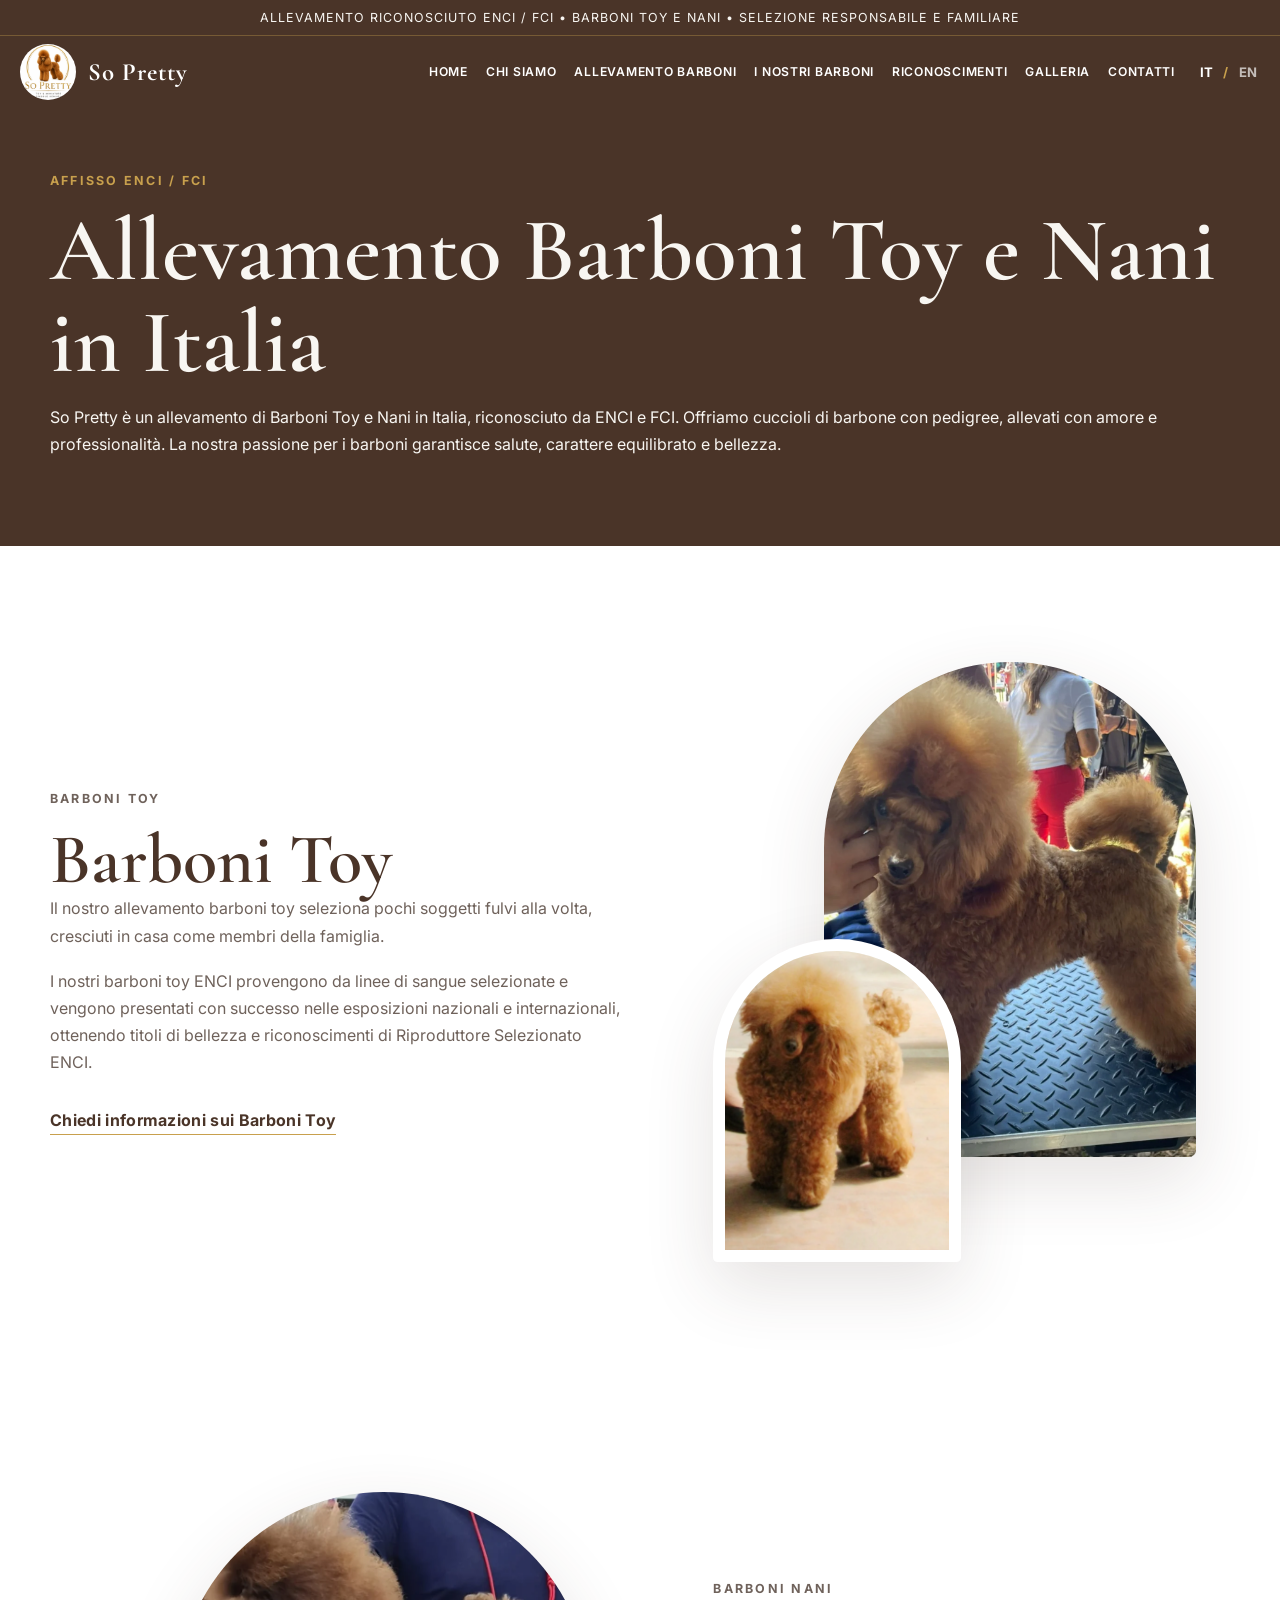
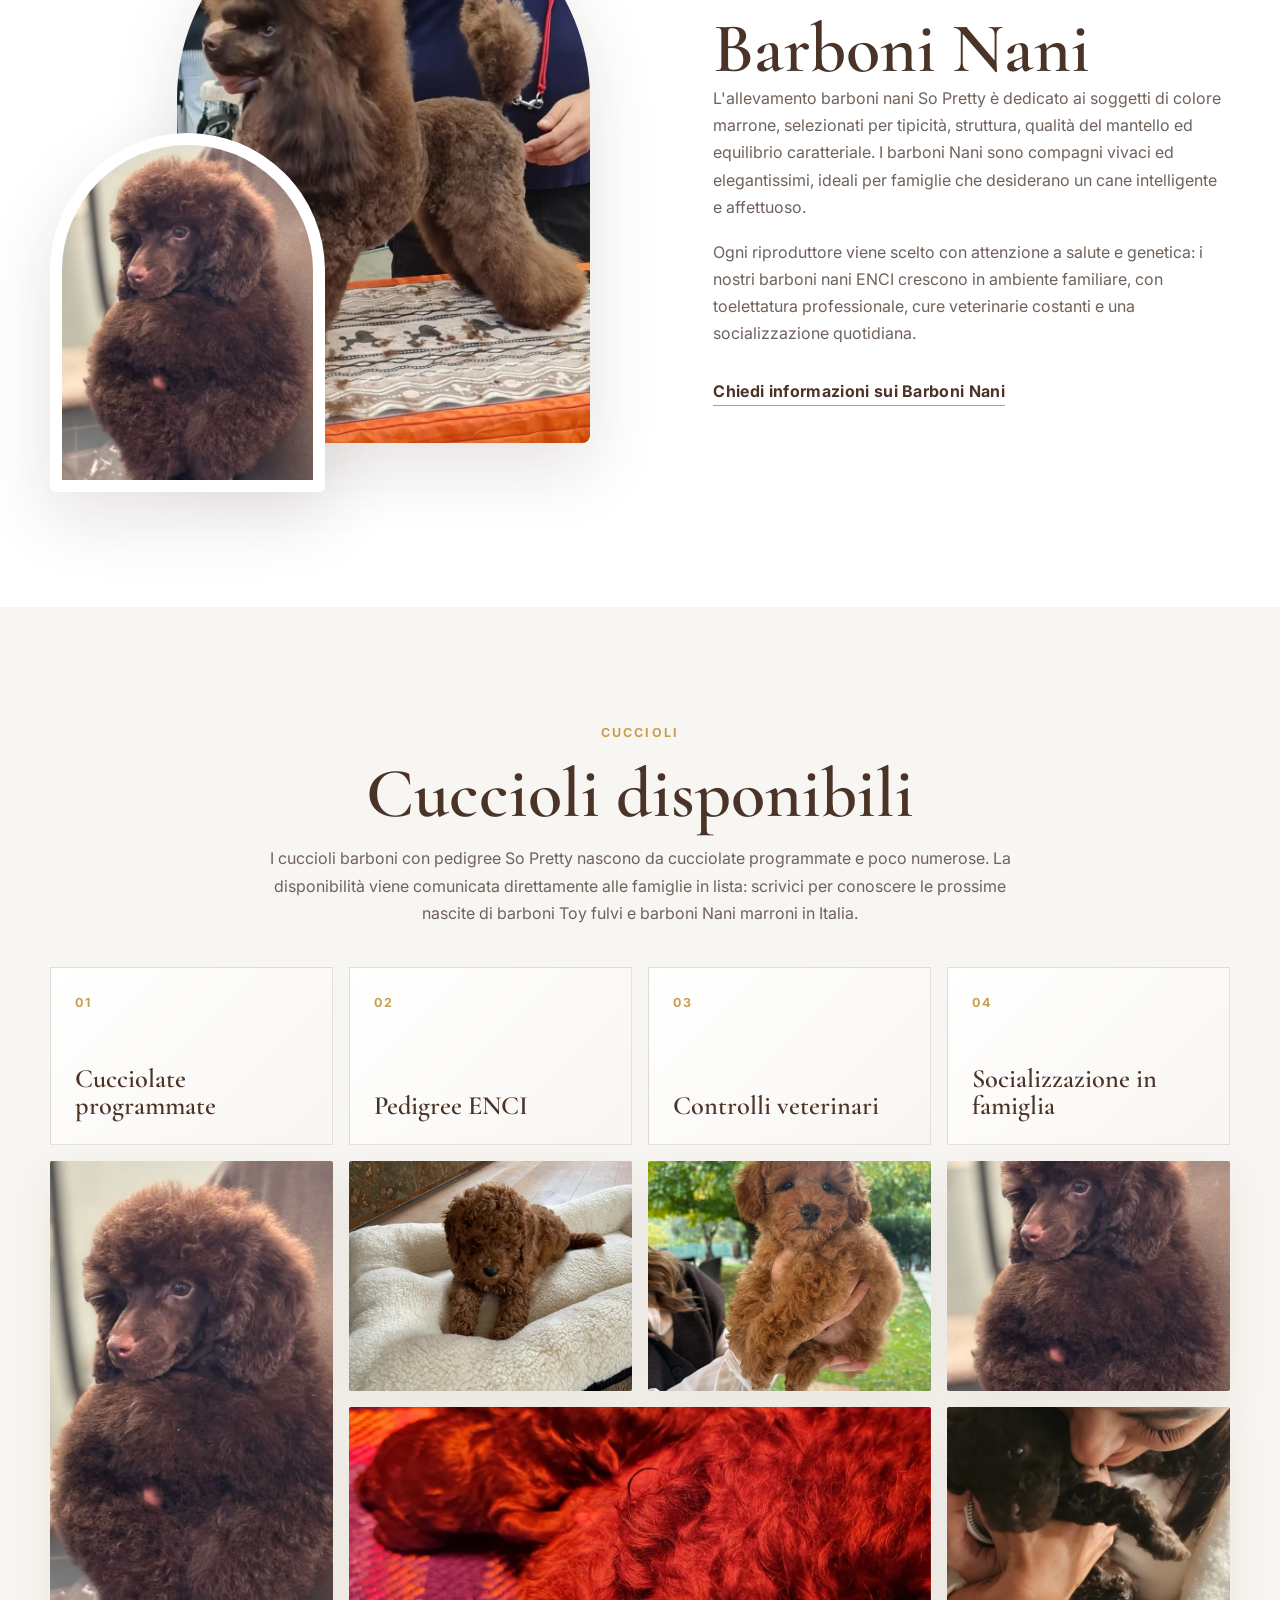
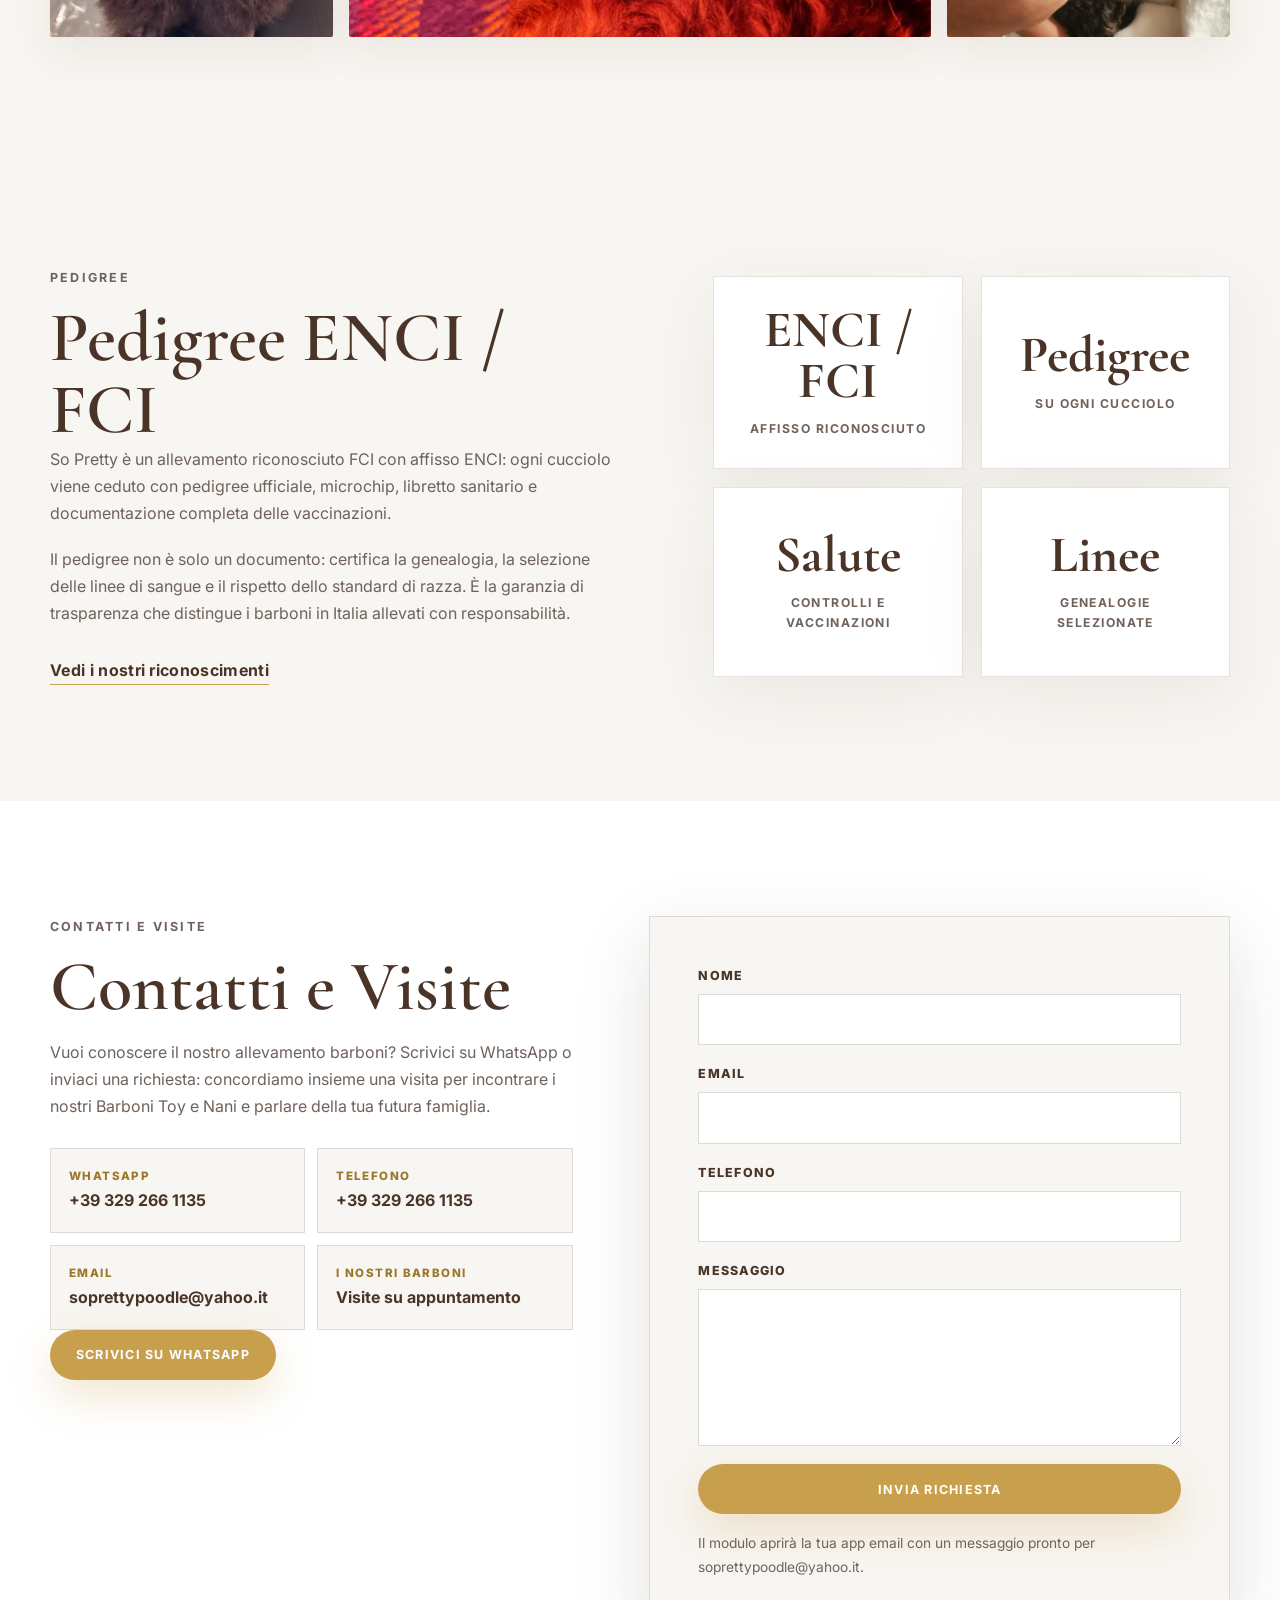
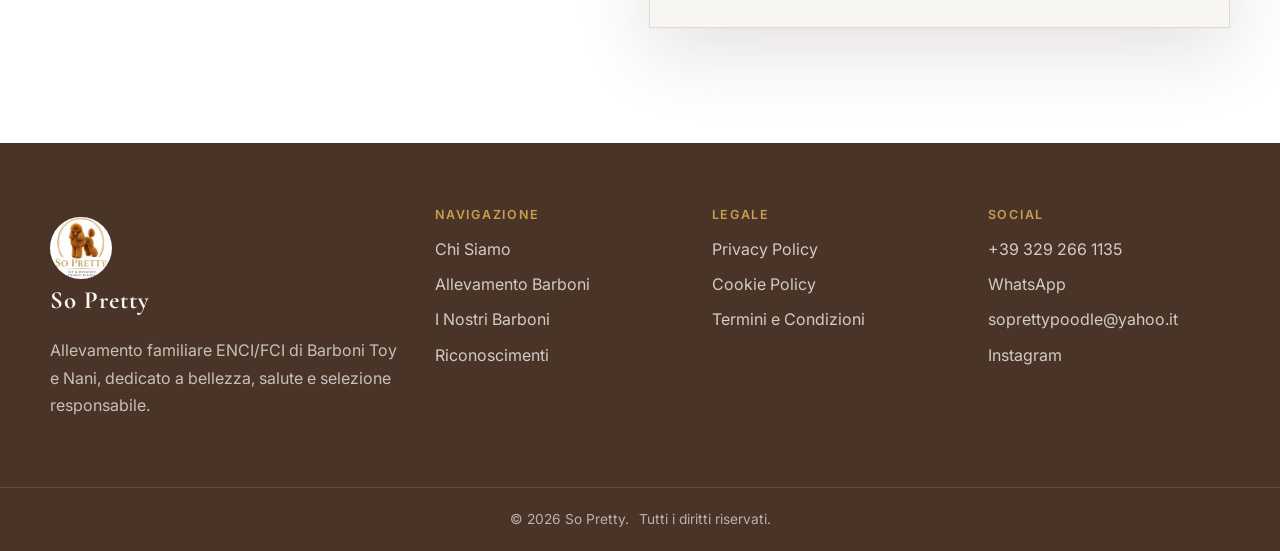
==== commit 4fd5adf5: "Remove Toy height sentence; add Giulfo Hypnotized photo to gallery Co-Authored-By: Devin AI <1582432" ====
--- a/allevamento-barboni.html
+++ b/allevamento-barboni.html
@@ -90,7 +90,7 @@
           <p class="eyebrow" data-i18n="breeding.toyKicker">Barboni Toy</p>
           <h2 data-i18n="breeding.toyTitle">Barboni Toy</h2>
           <div class="story" data-i18n-html="breeding.toyBody">
-            <p>Il nostro allevamento barboni toy seleziona pochi soggetti fulvi alla volta, cresciuti in casa come membri della famiglia. I barboni Toy So Pretty misurano fino a 28 cm al garrese e uniscono struttura tipica, mantello curato e un carattere dolce, sicuro e sociale.</p>
+            <p>Il nostro allevamento barboni toy seleziona pochi soggetti fulvi alla volta, cresciuti in casa come membri della famiglia.</p>
             <p>I nostri barboni toy ENCI provengono da linee di sangue selezionate e vengono presentati con successo nelle esposizioni nazionali e internazionali, ottenendo titoli di bellezza e riconoscimenti di Riproduttore Selezionato ENCI.</p>
           </div>
           <a class="text-link" href="#contatti" data-i18n="breeding.toyCta">Chiedi informazioni sui Barboni Toy</a>
--- a/styles.css
+++ b/styles.css
@@ -93,9 +93,9 @@
 .nav-toggle span:not(.sr-only) { width: 18px; height: 1px; background: var(--brown); transition: transform 0.25s ease, opacity 0.25s ease; }
 
 .hero { min-height: 100svh; position: relative; display: grid; place-items: center; overflow: hidden; isolation: isolate; padding: 160px 20px 90px; background-color: #2c211b; }
-.hero-bg, .final-bg { position: absolute; inset: 0; background: url("assets/sopretty/hero-red-poodle.webp") center 38% / cover no-repeat; transform: scale(1.04); z-index: -3; }
+.hero-bg, .final-bg { position: absolute; inset: 0; background: url("assets/sopretty/hero-darscian-creamy.webp") center 38% / cover no-repeat; transform: scale(1.04); z-index: -3; }
 .hero-bg { z-index: -4; background-position: center; filter: blur(28px) brightness(0.85) saturate(0.95); transform: scale(1.18); }
-.hero::after { content: ""; position: absolute; inset: 0; z-index: -3; background: url("assets/sopretty/hero-red-poodle.webp") center / contain no-repeat; pointer-events: none; }
+.hero::after { content: ""; position: absolute; inset: 0; z-index: -3; background: url("assets/sopretty/hero-darscian-creamy.webp") center / contain no-repeat; pointer-events: none; }
 .hero-overlay, .final-overlay { position: absolute; inset: 0; z-index: -2; background: linear-gradient(90deg, rgba(34, 25, 20, 0.78), rgba(34, 25, 20, 0.3) 48%, rgba(34, 25, 20, 0.12)), linear-gradient(0deg, rgba(0,0,0,0.38), rgba(0,0,0,0.05)); }
 .hero-content { max-width: 760px; text-align: center; color: var(--white); }
 .hero-logo { width: 154px; height: 154px; object-fit: contain; margin: 0 auto 18px; border-radius: 50%; box-shadow: 0 18px 60px rgba(0,0,0,0.22); }
@@ -103,6 +103,8 @@
 h1, h2, h3 { font-family: var(--serif); color: var(--brown); line-height: 1.02; margin: 0; font-weight: 600; }
 .hero h1 { font-size: clamp(4.2rem, 11vw, 9rem); color: var(--white); letter-spacing: 0.1em; text-shadow: 0 18px 70px rgba(0,0,0,0.42); }
 .hero-subtitle { margin: 10px auto 0; font-size: clamp(1.1rem, 2vw, 1.55rem); letter-spacing: 0.08em; text-transform: uppercase; }
+.hero-caption { position: absolute; right: 28px; bottom: 28px; z-index: 1; margin: 0; padding: 8px 14px; font-size: 0.7rem; letter-spacing: 0.16em; text-transform: uppercase; color: var(--white); background: rgba(34, 25, 20, 0.45); border: 1px solid rgba(200, 160, 77, 0.55); backdrop-filter: blur(8px); }
+.hero-caption span { color: var(--gold); }
 .hero-actions { display: flex; justify-content: center; gap: 14px; flex-wrap: wrap; margin-top: 34px; }
 .btn { display: inline-flex; align-items: center; justify-content: center; gap: 8px; min-height: 50px; padding: 13px 25px; border-radius: 999px; border: 1px solid transparent; font-size: 0.78rem; font-weight: 700; letter-spacing: 0.1em; text-transform: uppercase; transition: transform 0.25s ease, box-shadow 0.25s ease, background 0.25s ease; }
 .btn:hover, .btn:focus-visible { transform: translateY(-2px); }
@@ -264,6 +266,7 @@
 }
 
 @media (max-width: 820px) {
+  .hero-caption { right: 16px; bottom: 16px; font-size: 0.62rem; }
   .announcement { font-size: 0.66rem; min-height: 42px; }
   .site-header { top: 42px; background: rgba(255,255,255,0.94); box-shadow: 0 12px 40px rgba(74, 52, 40, 0.08); }
   .site-header:not(.scrolled) .brand,
